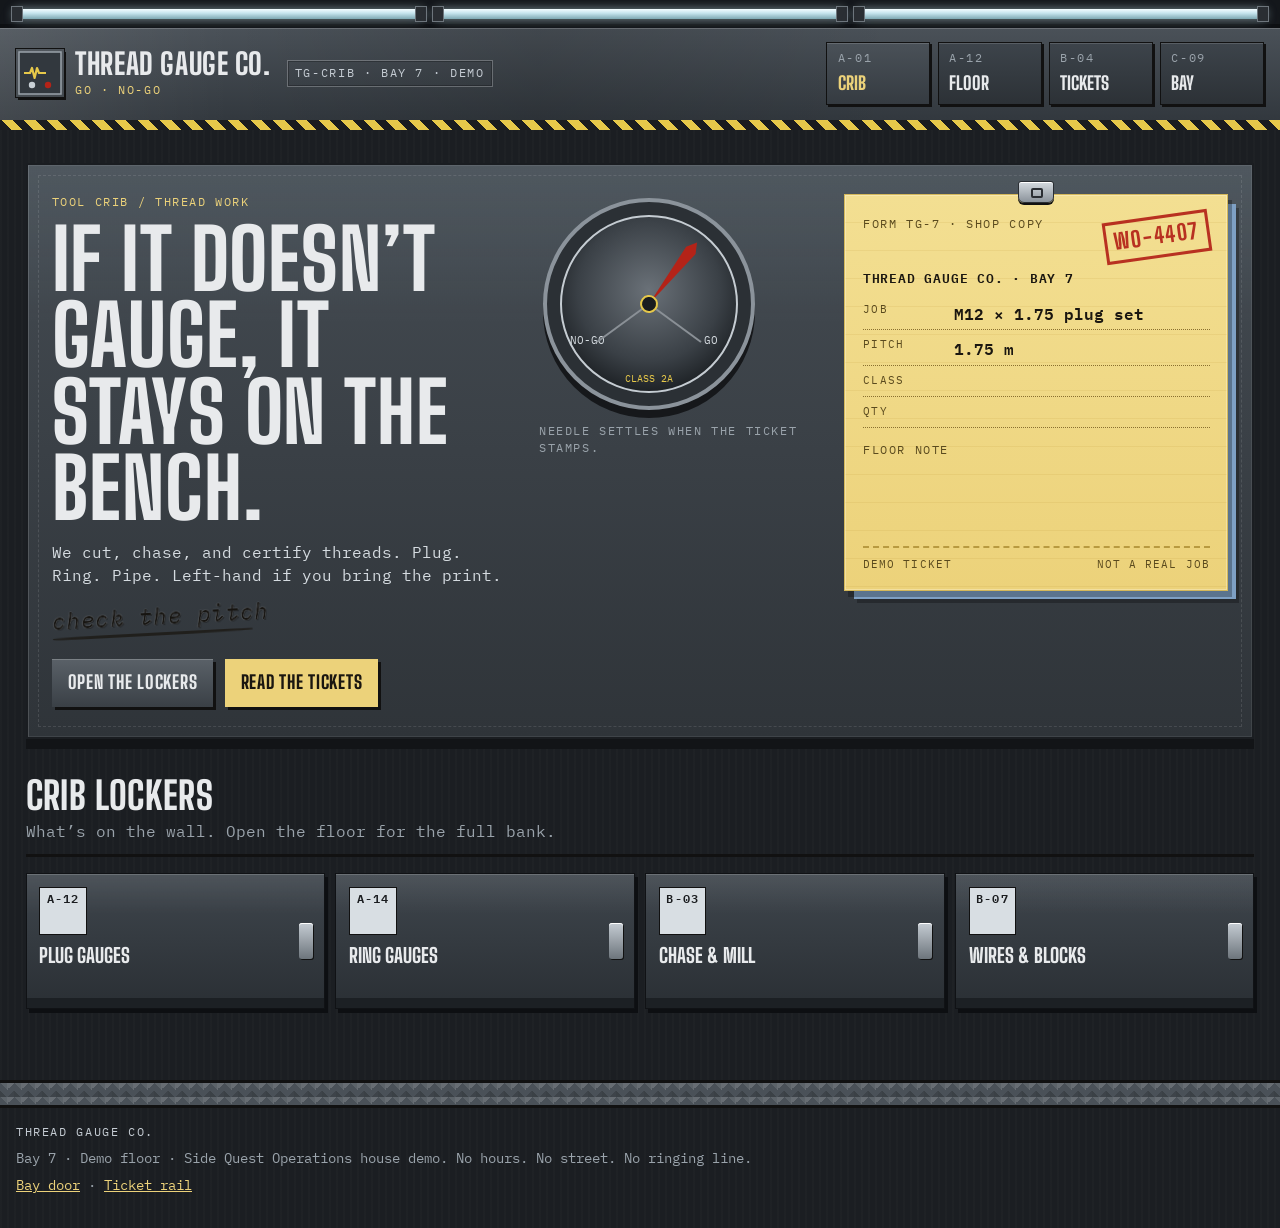
==== index.html @ ef450717 "Build Thread Gauge Co. multi-page shop demo Steel crib, manila work orders, and grease-pencil marks " ====
<!DOCTYPE html>
<html lang="en">
<head>
  <meta charset="utf-8">
  <meta name="viewport" content="width=device-width, initial-scale=1">
  <title>Thread Gauge Co. — tool crib</title>
  <meta name="description" content="Fictional machine-shop crib. We cut, chase, and certify threads. GO or NO-GO. Side Quest Operations house demo.">
  <meta name="theme-color" content="#2a2e33">
  <link rel="icon" href="favicon.svg" type="image/svg+xml">
  <link rel="preconnect" href="https://fonts.googleapis.com">
  <link rel="preconnect" href="https://fonts.gstatic.com" crossorigin>
  <link href="https://fonts.googleapis.com/css2?family=Big+Shoulders+Display:wght@600;800&family=IBM+Plex+Mono:ital,wght@0,400;0,600;1,400&display=swap" rel="stylesheet">
  <link rel="stylesheet" href="styles.css">
</head>
<body class="page-crib">
  <a class="skip" href="#floor">Skip to crib</a>

  <div class="tubes" aria-hidden="true">
    <span class="tube"></span>
    <span class="tube"></span>
    <span class="tube"></span>
  </div>

  <header class="mast">
    <div class="mast-plate">
      <a class="brand" href="index.html">
        <svg class="brand-mark" viewBox="0 0 48 48" aria-hidden="true">
          <rect x="3" y="3" width="42" height="42" fill="#32383e" stroke="#9aa3ab" stroke-width="1.5"/>
          <path d="M8 24h6l2-5 2.6 10 2.4-10 2 5h7" fill="none" stroke="#e6c84a" stroke-width="2.2" stroke-linejoin="round"/>
          <circle cx="16" cy="36" r="3.2" fill="#c9d0d6"/>
          <circle cx="32" cy="36" r="3.2" fill="#b42318"/>
        </svg>
        <span class="brand-type">
          <span class="brand-name">Thread Gauge Co.</span>
          <span class="brand-sub">GO · NO-GO</span>
        </span>
      </a>
      <p class="mast-stamp">TG-CRIB · BAY 7 · DEMO</p>
    </div>
    <button class="nav-toggle" type="button" aria-expanded="false" aria-controls="shop-nav">
      <span class="nav-toggle-bar"></span>
      Menu
    </button>
    <nav class="shop-nav" id="shop-nav" aria-label="Shop">
      <a href="index.html" aria-current="page"><span class="tag-no">A-01</span> Crib</a>
      <a href="floor.html"><span class="tag-no">A-12</span> Floor</a>
      <a href="tickets.html"><span class="tag-no">B-04</span> Tickets</a>
      <a href="bay.html"><span class="tag-no">C-09</span> Bay</a>
    </nav>
  </header>

  <main id="floor" class="crib">
    <section class="steel-wall">
      <div class="wall-copy">
        <p class="wall-kicker">Tool crib / thread work</p>
        <h1>If it doesn’t gauge, it stays on the bench.</h1>
        <p class="wall-lead">We cut, chase, and certify threads. Plug. Ring. Pipe. Left-hand if you bring the print.</p>
        <p class="grease-scrawl" data-grease="underline">check the pitch</p>
        <div class="wall-actions">
          <a class="btn-steel" href="floor.html">Open the lockers</a>
          <a class="btn-ticket" href="tickets.html">Read the tickets</a>
        </div>
      </div>

      <aside class="gauge-block" aria-label="Go / no-go gauge">
        <svg class="gauge-face" viewBox="0 0 220 220" role="img" aria-labelledby="gauge-title">
          <title id="gauge-title">Shop gauge settling on GO</title>
          <defs>
            <radialGradient id="dial" cx="50%" cy="42%" r="58%">
              <stop offset="0%" stop-color="#6a7178"/>
              <stop offset="70%" stop-color="#3a4046"/>
              <stop offset="100%" stop-color="#1e2226"/>
            </radialGradient>
          </defs>
          <circle cx="110" cy="110" r="104" fill="#2b3035" stroke="#8b939b" stroke-width="4"/>
          <circle cx="110" cy="110" r="88" fill="url(#dial)" stroke="#c5ccd2" stroke-width="2"/>
          <g fill="#d5dbe0" font-family="IBM Plex Mono, monospace" font-size="11" text-anchor="middle">
            <text x="48" y="150">NO-GO</text>
            <text x="172" y="150">GO</text>
          </g>
          <path d="M110 110 L58 148" stroke="#8a9096" stroke-width="2"/>
          <path d="M110 110 L162 148" stroke="#8a9096" stroke-width="2"/>
          <g class="needle" data-needle>
            <polygon points="110,110 104,42 110,32 116,42" fill="#b42318"/>
            <circle cx="110" cy="110" r="8" fill="#1a1c1f" stroke="#e6c84a" stroke-width="2"/>
          </g>
          <text x="110" y="188" text-anchor="middle" fill="#e6c84a" font-family="IBM Plex Mono, monospace" font-size="10">CLASS 2A</text>
        </svg>
        <p class="gauge-cap">Needle settles when the ticket stamps.</p>
      </aside>

      <article class="wo" data-ticket aria-label="Work order being filled">
        <div class="wo-carbon" aria-hidden="true"></div>
        <div class="wo-sheet">
          <div class="wo-clip" aria-hidden="true"></div>
          <header class="wo-head">
            <p class="wo-form">FORM TG-7 · SHOP COPY</p>
            <p class="wo-stamp" data-stamp>WO-4407</p>
          </header>
          <p class="wo-shop">THREAD GAUGE CO. · BAY 7</p>
          <dl class="wo-fields">
            <div>
              <dt>JOB</dt>
              <dd data-fill>M12 × 1.75 plug set</dd>
            </div>
            <div>
              <dt>PITCH</dt>
              <dd data-fill>1.75 mm</dd>
            </div>
            <div>
              <dt>CLASS</dt>
              <dd data-fill>6H / GO · NO-GO</dd>
            </div>
            <div>
              <dt>QTY</dt>
              <dd data-fill>1 set · 2 pins</dd>
            </div>
          </dl>
          <p class="wo-note">
            <span class="wo-note-label">FLOOR NOTE</span>
            <span data-fill>Pins clean. Stamp the box. Hang on A-12.</span>
          </p>
          <div class="wo-marks" aria-hidden="true">
            <svg class="grease-svg" viewBox="0 0 220 70" data-grease-draw>
              <path class="grease-line" d="M12 48 C 40 44, 80 52, 118 46 S 180 40, 208 44"/>
              <path class="grease-check" d="M28 22 L 42 38 L 78 8"/>
              <text class="grease-word" x="92" y="32">GO</text>
            </svg>
          </div>
          <footer class="wo-foot">
            <span>DEMO TICKET</span>
            <span>NOT A REAL JOB</span>
          </footer>
        </div>
      </article>
    </section>

    <section class="locker-preview" aria-labelledby="lockers-title">
      <div class="section-rule">
        <h2 id="lockers-title">Crib lockers</h2>
        <p>What’s on the wall. Open the floor for the full bank.</p>
      </div>
      <ul class="locker-row">
        <li>
          <a class="locker-door" href="floor.html#plug">
            <span class="locker-plate">A-12</span>
            <span class="locker-name">Plug gauges</span>
            <span class="locker-handle" aria-hidden="true"></span>
          </a>
        </li>
        <li>
          <a class="locker-door" href="floor.html#ring">
            <span class="locker-plate">A-14</span>
            <span class="locker-name">Ring gauges</span>
            <span class="locker-handle" aria-hidden="true"></span>
          </a>
        </li>
        <li>
          <a class="locker-door" href="floor.html#chase">
            <span class="locker-plate">B-03</span>
            <span class="locker-name">Chase &amp; mill</span>
            <span class="locker-handle" aria-hidden="true"></span>
          </a>
        </li>
        <li>
          <a class="locker-door" href="floor.html#wire">
            <span class="locker-plate">B-07</span>
            <span class="locker-name">Wires &amp; blocks</span>
            <span class="locker-handle" aria-hidden="true"></span>
          </a>
        </li>
      </ul>
    </section>
  </main>

  <footer class="shop-foot">
    <div class="kickplate" aria-hidden="true"></div>
    <p class="foot-stamp">THREAD GAUGE CO.</p>
    <p>Bay 7 · Demo floor · Side Quest Operations house demo. No hours. No street. No ringing line.</p>
    <p><a href="bay.html">Bay door</a> · <a href="tickets.html">Ticket rail</a></p>
  </footer>
  <script src="site.js" defer></script>
</body>
</html>
---- styles.css ----
/* Thread Gauge Co. — steel crib, manila tickets, grease pencil. */

:root {
  --floor: #1b1e22;
  --panel: #2c3136;
  --panel-2: #3a4046;
  --zinc: #c5ccd3;
  --steel: #8b939b;
  --brushed: #5c636b;
  --fluor: #c8e6ef;
  --fluor-dim: #7ea8b3;
  --ticket: #ecd27a;
  --ticket-edge: #d4b85a;
  --carbon: #7ea0c4;
  --grease: #1a1610;
  --grease-soft: rgba(26, 22, 16, 0.78);
  --shop-red: #b42318;
  --ink: #e8eaec;
  --mute: #9aa3ab;
  --display: "Big Shoulders Display", "Arial Narrow", Impact, sans-serif;
  --ticket-type: "IBM Plex Mono", "SFMono-Regular", Consolas, monospace;
}

*,
*::before,
*::after {
  box-sizing: border-box;
}

html {
  scroll-behavior: smooth;
}

body {
  margin: 0;
  min-width: 320px;
  min-height: 100dvh;
  color: var(--ink);
  background:
    radial-gradient(ellipse 80% 40% at 50% -10%, rgba(200, 230, 239, 0.16), transparent 50%),
    repeating-linear-gradient(
      90deg,
      rgba(255, 255, 255, 0.015) 0 2px,
      transparent 2px 7px
    ),
    var(--floor);
  font-family: var(--ticket-type);
  font-size: 1rem;
  line-height: 1.45;
}

img,
svg {
  display: block;
  max-width: 100%;
}

h1,
h2,
p,
dl,
ul,
ol,
figure {
  margin: 0;
}

h1,
h2 {
  font-family: var(--display);
  font-weight: 800;
  letter-spacing: 0.01em;
  text-transform: uppercase;
  line-height: 0.92;
}

h1 {
  font-size: clamp(2.4rem, 8vw, 5.2rem);
}

h2 {
  font-size: clamp(1.6rem, 4vw, 2.4rem);
}

a {
  color: var(--ticket);
}

a:hover {
  color: #fff3b0;
}

:focus-visible {
  outline: 3px solid var(--ticket);
  outline-offset: 3px;
}

.skip {
  position: absolute;
  left: 1rem;
  top: -5rem;
  z-index: 40;
  background: var(--ticket);
  color: var(--grease);
  padding: 0.55rem 0.8rem;
  font-weight: 600;
  text-decoration: none;
}

.skip:focus {
  top: 0.75rem;
}

/* Fluorescent bank */
.tubes {
  display: grid;
  grid-template-columns: 1fr 1fr 1fr;
  gap: 0.55rem;
  padding: 0.55rem 0.8rem 0.35rem;
  background: #14171b;
  border-bottom: 4px solid #0d0f12;
}

.tube {
  height: 10px;
  border-radius: 999px;
  background:
    linear-gradient(180deg, #f4fcff, var(--fluor) 40%, var(--fluor-dim));
  box-shadow:
    0 0 10px rgba(200, 230, 239, 0.55),
    0 8px 22px rgba(200, 230, 239, 0.12);
  position: relative;
}

.tube::before,
.tube::after {
  content: "";
  position: absolute;
  top: -3px;
  width: 12px;
  height: 16px;
  background: #2a2e33;
  border: 1px solid #6d757c;
}

.tube::before { left: -2px; }
.tube::after { right: -2px; }

/* Header / stamped plate */
.mast {
  display: flex;
  flex-wrap: wrap;
  align-items: center;
  justify-content: space-between;
  gap: 0.75rem 1.25rem;
  padding: 0.85rem 1rem 0.95rem;
  background:
    linear-gradient(90deg, rgba(255, 255, 255, 0.08), transparent 18%, rgba(0, 0, 0, 0.12) 42%, transparent 70%),
    linear-gradient(#4a5158, #32383e);
  border-bottom: 1px solid #1a1d21;
  box-shadow: inset 0 1px 0 rgba(255, 255, 255, 0.18);
  position: relative;
}

.mast::after {
  content: "";
  position: absolute;
  left: 0;
  right: 0;
  bottom: -10px;
  height: 10px;
  background:
    repeating-linear-gradient(
      45deg,
      #1a1c1f 0 8px,
      #e6c84a 8px 16px
    );
}

.mast-plate {
  display: flex;
  align-items: center;
  gap: 1rem;
  min-width: min(100%, 22rem);
}

.brand {
  display: flex;
  align-items: center;
  gap: 0.7rem;
  text-decoration: none;
  color: var(--ink);
}

.brand:hover {
  color: #fff;
}

.brand-mark {
  width: 48px;
  height: 48px;
  flex: 0 0 auto;
  box-shadow: 0 0 0 1px #111, 2px 3px 0 #111;
}

.brand-type {
  display: flex;
  flex-direction: column;
}

.brand-name {
  font-family: var(--display);
  font-weight: 800;
  font-size: clamp(1.35rem, 4vw, 1.85rem);
  text-transform: uppercase;
  letter-spacing: 0.02em;
  line-height: 1;
}

.brand-sub,
.mast-stamp,
.wall-kicker,
.wo-form,
.tag-no,
.bin-stamp,
.foot-stamp,
.wo-note-label,
.gauge-cap,
.form-ack {
  font-size: 0.72rem;
  letter-spacing: 0.14em;
  text-transform: uppercase;
}

.brand-sub {
  color: var(--ticket);
  margin-top: 0.2rem;
}

.mast-stamp {
  margin: 0;
  color: var(--zinc);
  border: 1px solid rgba(232, 234, 236, 0.28);
  padding: 0.28rem 0.45rem;
  box-shadow: inset 0 0 0 1px rgba(0, 0, 0, 0.25);
}

.nav-toggle {
  display: inline-flex;
  align-items: center;
  gap: 0.45rem;
  background: #2a2f34;
  color: var(--ink);
  border: 1px solid #7a828a;
  min-height: 44px;
  padding: 0 0.8rem;
  font: inherit;
  font-size: 0.78rem;
  letter-spacing: 0.12em;
  text-transform: uppercase;
}

.nav-toggle-bar {
  width: 14px;
  height: 2px;
  background: var(--ticket);
  box-shadow: 0 -5px 0 var(--ticket), 0 5px 0 var(--ticket);
}

.shop-nav {
  display: none;
  width: 100%;
  gap: 0.45rem;
}

.shop-nav.is-open,
.nav-toggle[aria-expanded="true"] + .shop-nav {
  display: grid;
  grid-template-columns: 1fr 1fr;
}

.shop-nav a {
  display: flex;
  flex-direction: column;
  gap: 0.2rem;
  min-height: 52px;
  padding: 0.45rem 0.65rem;
  background:
    linear-gradient(#3d444b, #2c3136);
  color: var(--ink);
  text-decoration: none;
  border: 1px solid #111;
  box-shadow:
    inset 0 1px 0 rgba(255, 255, 255, 0.14),
    2px 2px 0 #111;
  font-family: var(--display);
  font-weight: 800;
  font-size: 1.15rem;
  text-transform: uppercase;
}

.shop-nav a:hover,
.shop-nav a[aria-current="page"] {
  background: linear-gradient(#4a5158, #353b41);
  color: var(--ticket);
}

.tag-no {
  color: var(--mute);
  font-family: var(--ticket-type);
  font-weight: 400;
}

/* Crib wall */
.crib,
.floor-main,
.tickets-main,
.bay-main {
  padding: 2.2rem 1rem 3rem;
}

.steel-wall {
  display: grid;
  gap: 1.5rem;
  padding: 1.4rem 1rem 1.6rem;
  background:
    linear-gradient(180deg, rgba(200, 230, 239, 0.08), transparent 28%),
    linear-gradient(90deg, rgba(255, 255, 255, 0.07) 0 1px, transparent 1px 12px),
    linear-gradient(#454c53, #2f3439);
  border: 2px solid #1a1d21;
  box-shadow:
    inset 0 0 0 1px rgba(255, 255, 255, 0.08),
    0 10px 0 #121417;
  position: relative;
}

.steel-wall::before {
  content: "";
  position: absolute;
  inset: 10px;
  border: 1px dashed rgba(232, 234, 236, 0.12);
  pointer-events: none;
}

.wall-copy {
  position: relative;
  z-index: 1;
}

.wall-kicker {
  color: var(--ticket);
  margin-bottom: 0.65rem;
}

.wall-lead {
  margin: 0.9rem 0 0;
  max-width: 38rem;
  color: #d5dbe0;
}

.grease-scrawl {
  margin: 1.1rem 0 1.25rem;
  font-size: 1.45rem;
  color: #14110d;
  opacity: 0.92;
  transform: rotate(-3deg);
  transform-origin: left center;
  width: max-content;
  max-width: 100%;
  filter: blur(0.2px);
  text-shadow:
    0 0 1px rgba(232, 234, 236, 0.72),
    1px 1px 0 rgba(0, 0, 0, 0.45);
  position: relative;
  font-style: italic;
  font-weight: 400;
  letter-spacing: 0.02em;
}

.grease-scrawl::after {
  content: "";
  position: absolute;
  left: 0;
  right: 8%;
  bottom: -2px;
  height: 3px;
  background: var(--grease-soft);
  border-radius: 40% 20% 50% 30%;
  transform: scaleX(0);
  transform-origin: left;
}

.js .grease-scrawl::after {
  transition: transform 0.9s ease;
}

.js .grease-scrawl.is-drawn::after {
  transform: scaleX(1);
}

.wall-actions {
  display: flex;
  flex-wrap: wrap;
  gap: 0.7rem;
}

.btn-steel,
.btn-ticket {
  display: inline-flex;
  align-items: center;
  justify-content: center;
  min-height: 48px;
  padding: 0.55rem 1rem;
  text-decoration: none;
  font-family: var(--display);
  font-weight: 800;
  font-size: 1.15rem;
  letter-spacing: 0.04em;
  text-transform: uppercase;
  border: 0;
  cursor: pointer;
}

.btn-steel {
  background: linear-gradient(#5a6168, #3a4046);
  color: var(--ink);
  box-shadow: inset 0 1px 0 rgba(255, 255, 255, 0.2), 3px 3px 0 #111;
}

.btn-steel:hover {
  color: #fff;
}

.btn-ticket {
  background: var(--ticket);
  color: var(--grease);
  box-shadow: 3px 3px 0 #111;
}

.btn-ticket:hover {
  color: var(--grease);
  background: #f3de8e;
}

.gauge-block {
  position: relative;
  z-index: 1;
  justify-self: start;
}

.gauge-face {
  width: min(100%, 220px);
  filter: drop-shadow(0 8px 0 #16181b);
}

.needle {
  transform-origin: 110px 110px;
  transform: rotate(-52deg);
}

.js .needle.is-settled {
  transform: rotate(38deg);
  transition: transform 1.15s cubic-bezier(0.2, 0.8, 0.2, 1.15);
}

.gauge-cap {
  margin-top: 0.6rem;
  color: var(--mute);
}

/* Work order ticket */
.wo {
  position: relative;
  z-index: 1;
  max-width: 26rem;
}

.wo-carbon {
  position: absolute;
  inset: 10px -8px -8px 10px;
  background: var(--carbon);
  box-shadow: 3px 4px 0 rgba(0, 0, 0, 0.28);
}

.wo-sheet {
  position: relative;
  background:
    repeating-linear-gradient(
      transparent 0 27px,
      rgba(180, 140, 40, 0.12) 27px 28px
    ),
    linear-gradient(#f3df92, var(--ticket));
  color: var(--grease);
  padding: 1.35rem 1.1rem 1.1rem;
  border: 1px solid var(--ticket-edge);
  box-shadow:
    inset 0 0 0 1px rgba(255, 255, 255, 0.28),
    4px 6px 0 rgba(0, 0, 0, 0.28);
}

.wo-clip {
  position: absolute;
  top: -14px;
  left: 50%;
  width: 36px;
  height: 22px;
  margin-left: -18px;
  background: linear-gradient(#d5dbe0, #8b939b);
  border: 1px solid #2a2e33;
  border-radius: 3px 3px 6px 6px;
  box-shadow: inset 0 1px 0 #fff, 0 2px 0 #111;
}

.wo-clip::after {
  content: "";
  position: absolute;
  left: 12px;
  top: 6px;
  width: 12px;
  height: 10px;
  border: 2px solid #2a2e33;
  border-radius: 2px;
}

.wo-head {
  display: flex;
  justify-content: space-between;
  align-items: flex-start;
  gap: 0.75rem;
}

.wo-form {
  margin: 0;
  color: #5a4a1e;
}

.wo-stamp {
  margin: 0;
  font-family: var(--display);
  font-weight: 800;
  font-size: 1.35rem;
  letter-spacing: 0.08em;
  color: var(--shop-red);
  border: 3px solid var(--shop-red);
  padding: 0.15rem 0.4rem;
  transform: rotate(-8deg);
  opacity: 0.92;
}

.wo-stamp-hold { color: #6a3d10; border-color: #6a3d10; }
.wo-stamp-rework { color: var(--shop-red); }
.wo-stamp-bay { color: #1d3a55; border-color: #1d3a55; }

.js .wo[data-ticket] .wo-stamp {
  opacity: 0;
  transform: rotate(-8deg) scale(1.45);
}

.js .wo.is-stamped .wo-stamp {
  opacity: 0.92;
  transform: rotate(-8deg) scale(1);
  transition: transform 0.18s cubic-bezier(0.2, 1.4, 0.3, 1), opacity 0.12s linear;
}

.wo-shop {
  margin: 0.7rem 0 0.85rem;
  font-weight: 600;
  font-size: 0.82rem;
  letter-spacing: 0.06em;
}

.wo-fields {
  display: grid;
  gap: 0.45rem;
}

.wo-fields > div {
  display: grid;
  grid-template-columns: 5.2rem 1fr;
  gap: 0.5rem;
  border-bottom: 1px dotted #8a7030;
  padding-bottom: 0.25rem;
}

.wo-fields dt {
  font-size: 0.68rem;
  letter-spacing: 0.12em;
  color: #5a4a1e;
}

.wo-fields dd {
  margin: 0;
  font-weight: 600;
  min-height: 1.2em;
}

.wo-note {
  margin: 0.85rem 0 0.4rem;
}

.wo-note-label {
  display: block;
  color: #5a4a1e;
  margin-bottom: 0.2rem;
}

.wo-foot {
  display: flex;
  justify-content: space-between;
  gap: 0.75rem;
  margin-top: 0.7rem;
  padding-top: 0.55rem;
  border-top: 2px dashed #b89a40;
  font-size: 0.68rem;
  letter-spacing: 0.1em;
  color: #5a4a1e;
}

.js .wo[data-ticket] [data-fill] {
  color: transparent;
}

.js .wo.is-filling [data-fill],
.js .wo.is-stamped [data-fill] {
  color: inherit;
}

.wo-marks {
  min-height: 3.2rem;
}

.grease-svg {
  width: 100%;
  height: 70px;
  overflow: visible;
}

.grease-svg-sm {
  height: 56px;
}

.grease-line,
.grease-check {
  fill: none;
  stroke: var(--grease);
  stroke-width: 3.2;
  stroke-linecap: round;
  stroke-linejoin: round;
  opacity: 0.82;
}

.grease-word {
  fill: var(--grease);
  font-family: var(--ticket-type);
  font-size: 22px;
  font-style: italic;
  font-weight: 600;
  opacity: 0.8;
}

.grease-word-hold {
  font-size: 18px;
}

.js .grease-line,
.js .grease-check {
  stroke-dasharray: 240;
  stroke-dashoffset: 240;
}

.js .wo.is-drawn .grease-line,
.js .wo.is-drawn .grease-check {
  stroke-dashoffset: 0;
  transition: stroke-dashoffset 0.9s ease;
}

.js .grease-word {
  opacity: 0;
}

.js .wo.is-drawn .grease-word {
  opacity: 0.8;
  transition: opacity 0.3s ease 0.5s;
}

/* Locker preview / cabinet */
.locker-preview,
.cabinet {
  margin-top: 2.4rem;
}

.section-rule {
  display: grid;
  gap: 0.45rem;
  margin-bottom: 1rem;
  padding-bottom: 0.7rem;
  border-bottom: 3px solid #111;
  box-shadow: 0 6px 0 repeating-linear-gradient(45deg, #1a1c1f 0 8px, #e6c84a 8px 16px);
}

.section-rule p {
  color: var(--mute);
}

.locker-row {
  list-style: none;
  padding: 0;
  display: grid;
  grid-template-columns: 1fr 1fr;
  gap: 0.65rem;
}

.locker-door,
.locker-face {
  display: grid;
  gap: 0.35rem;
  min-height: 8.5rem;
  padding: 0.8rem;
  background:
    linear-gradient(180deg, rgba(255, 255, 255, 0.08), transparent 30%),
    linear-gradient(#3f464d, #2a2f34);
  color: var(--ink);
  text-decoration: none;
  border: 1px solid #101215;
  box-shadow:
    inset 0 1px 0 rgba(255, 255, 255, 0.16),
    inset 0 -10px 0 #1c2024,
    3px 4px 0 #0d0f12;
  position: relative;
  text-align: left;
  font: inherit;
  width: 100%;
  cursor: pointer;
}

.locker-door:hover,
.locker-face:hover,
.locker-face[aria-expanded="true"] {
  color: var(--ticket);
}

.locker-plate {
  display: inline-block;
  width: max-content;
  background: #d8dee3;
  color: #1a1c1f;
  border: 1px solid #111;
  padding: 0.12rem 0.4rem;
  font-size: 0.72rem;
  letter-spacing: 0.1em;
  font-weight: 600;
}

.locker-name {
  font-family: var(--display);
  font-weight: 800;
  font-size: 1.25rem;
  text-transform: uppercase;
}

.locker-handle {
  position: absolute;
  right: 0.7rem;
  top: 50%;
  width: 14px;
  height: 36px;
  margin-top: -18px;
  border-radius: 3px;
  background: linear-gradient(#c5ccd3, #6d757c);
  box-shadow: inset 0 1px 0 #fff, 1px 1px 0 #111;
}

.cabinet {
  display: grid;
  gap: 0.75rem;
}

.locker-unit {
  background: #21262b;
  border: 2px solid #111;
  box-shadow: inset 0 0 0 1px rgba(255, 255, 255, 0.06);
}

.locker-bin {
  padding: 0.9rem 1rem 1.1rem;
  background:
    repeating-linear-gradient(
      90deg,
      #2a2f34 0 12px,
      #32383e 12px 24px
    );
  border-top: 1px solid #111;
}

.locker-bin[hidden] {
  display: none;
}

.bin-stamp {
  color: var(--ticket);
  margin-bottom: 0.45rem;
}

.locker-bin ul {
  padding-left: 1.1rem;
  color: #d5dbe0;
}

.locker-bin li + li {
  margin-top: 0.3rem;
}

.bin-grease {
  margin-top: 0.8rem;
  color: var(--ticket);
  font-style: italic;
  transform: rotate(-2deg);
}

.floor-head {
  max-width: 40rem;
  margin-bottom: 1.6rem;
}

/* Ticket rail */
.rail {
  height: 10px;
  background: linear-gradient(#8b939b, #3a4046);
  border: 1px solid #111;
  box-shadow: 0 4px 0 #111;
  margin: 0 0.4rem -0.4rem;
}

.ticket-rail {
  list-style: none;
  padding: 1.4rem 0 0;
  display: grid;
  gap: 1.4rem;
}

.wo-hang {
  max-width: none;
}

.wo-tilt { transform: rotate(1.6deg); }
.wo-tilt-rev { transform: rotate(-1.4deg); }

/* Bay */
.bay-door {
  display: grid;
  gap: 1.5rem;
  padding: 1.4rem 1rem 1.6rem;
  background:
    linear-gradient(90deg, #1a1d21 0 14px, transparent 14px),
    linear-gradient(90deg, transparent calc(100% - 14px), #1a1d21 calc(100% - 14px)),
    linear-gradient(#3f464d, #2a2f34);
  border: 8px solid #111;
  box-shadow: inset 0 0 0 2px #5a6168;
}

.bay-nap {
  margin-top: 1.2rem;
  display: grid;
  gap: 0.9rem;
}

.bay-nap dt {
  font-size: 0.72rem;
  letter-spacing: 0.14em;
  color: var(--ticket);
}

.bay-nap dd {
  margin: 0.25rem 0 0;
}

.bay-nap em {
  color: var(--mute);
  font-style: normal;
  font-size: 0.85rem;
}

.wo-form-card {
  max-width: 28rem;
}

.wo-form-card label {
  display: grid;
  gap: 0.25rem;
  margin: 0.65rem 0;
  font-size: 0.72rem;
  letter-spacing: 0.12em;
}

.wo-form-card input,
.wo-form-card textarea {
  width: 100%;
  border: 0;
  border-bottom: 1px dotted #8a7030;
  background: transparent;
  color: var(--grease);
  font: inherit;
  padding: 0.35rem 0;
}

.wo-form-card input:focus,
.wo-form-card textarea:focus {
  outline: 2px solid #5a4a1e;
  outline-offset: 2px;
}

.form-ack {
  margin: 0.7rem 0 0;
  color: var(--shop-red);
}

.wo-form-card.is-stamped .form-ack {
  display: block;
}

/* Footer */
.shop-foot {
  margin-top: 1rem;
  padding: 0 1rem 2rem;
  color: var(--mute);
  font-size: 0.88rem;
}

.kickplate {
  height: 28px;
  margin: 0 -1rem 1rem;
  background-color: #4a5158;
  background-image:
    linear-gradient(135deg, rgba(255, 255, 255, 0.16) 25%, transparent 25%),
    linear-gradient(225deg, rgba(255, 255, 255, 0.1) 25%, transparent 25%),
    linear-gradient(45deg, rgba(0, 0, 0, 0.2) 25%, transparent 25%),
    linear-gradient(315deg, rgba(0, 0, 0, 0.16) 25%, transparent 25%);
  background-size: 14px 14px;
  background-position: 7px 0, 7px 0, 0 0, 0 0;
  border-top: 3px solid #111;
  border-bottom: 3px solid #111;
}

.foot-stamp {
  color: var(--zinc);
  margin-bottom: 0.35rem;
}

.shop-foot p + p {
  margin-top: 0.45rem;
}

@media (min-width: 760px) {
  .nav-toggle { display: none; }

  .shop-nav,
  .shop-nav.is-open,
  .nav-toggle[aria-expanded="true"] + .shop-nav {
    display: flex;
    width: auto;
  }

  .shop-nav a {
    min-width: 6.5rem;
  }

  .crib,
  .floor-main,
  .tickets-main,
  .bay-main {
    padding: 2.6rem 1.6rem 3.4rem;
  }

  .steel-wall {
    grid-template-columns: 1.15fr 0.7fr 0.95fr;
    align-items: start;
    padding: 1.8rem 1.5rem 1.9rem;
    gap: 1.4rem;
  }

  .locker-row {
    grid-template-columns: repeat(4, 1fr);
  }

  .cabinet {
    grid-template-columns: 1fr 1fr;
  }

  .ticket-rail {
    grid-template-columns: 1fr 1fr;
  }

  .bay-door {
    grid-template-columns: 1fr 1fr;
    padding: 2rem 1.6rem;
    align-items: start;
  }
}

@media (min-width: 1100px) {
  .ticket-rail {
    grid-template-columns: 1fr 1fr 1fr;
  }
}

@media (prefers-reduced-motion: reduce) {
  html { scroll-behavior: auto; }

  *,
  *::before,
  *::after {
    animation: none !important;
    transition: none !important;
  }

  .needle,
  .js .needle.is-settled {
    transform: rotate(38deg);
  }

  .js .wo[data-ticket] .wo-stamp,
  .js .wo.is-stamped .wo-stamp {
    opacity: 0.92;
    transform: rotate(-8deg) scale(1);
  }

  .js .wo[data-ticket] [data-fill] {
    color: inherit;
  }

  .js .grease-line,
  .js .grease-check,
  .js .wo.is-drawn .grease-line,
  .js .wo.is-drawn .grease-check {
    stroke-dashoffset: 0;
  }

  .js .grease-word,
  .js .wo.is-drawn .grease-word {
    opacity: 0.8;
  }

  .grease-scrawl::after,
  .js .grease-scrawl.is-drawn::after {
    transform: scaleX(1);
  }
}
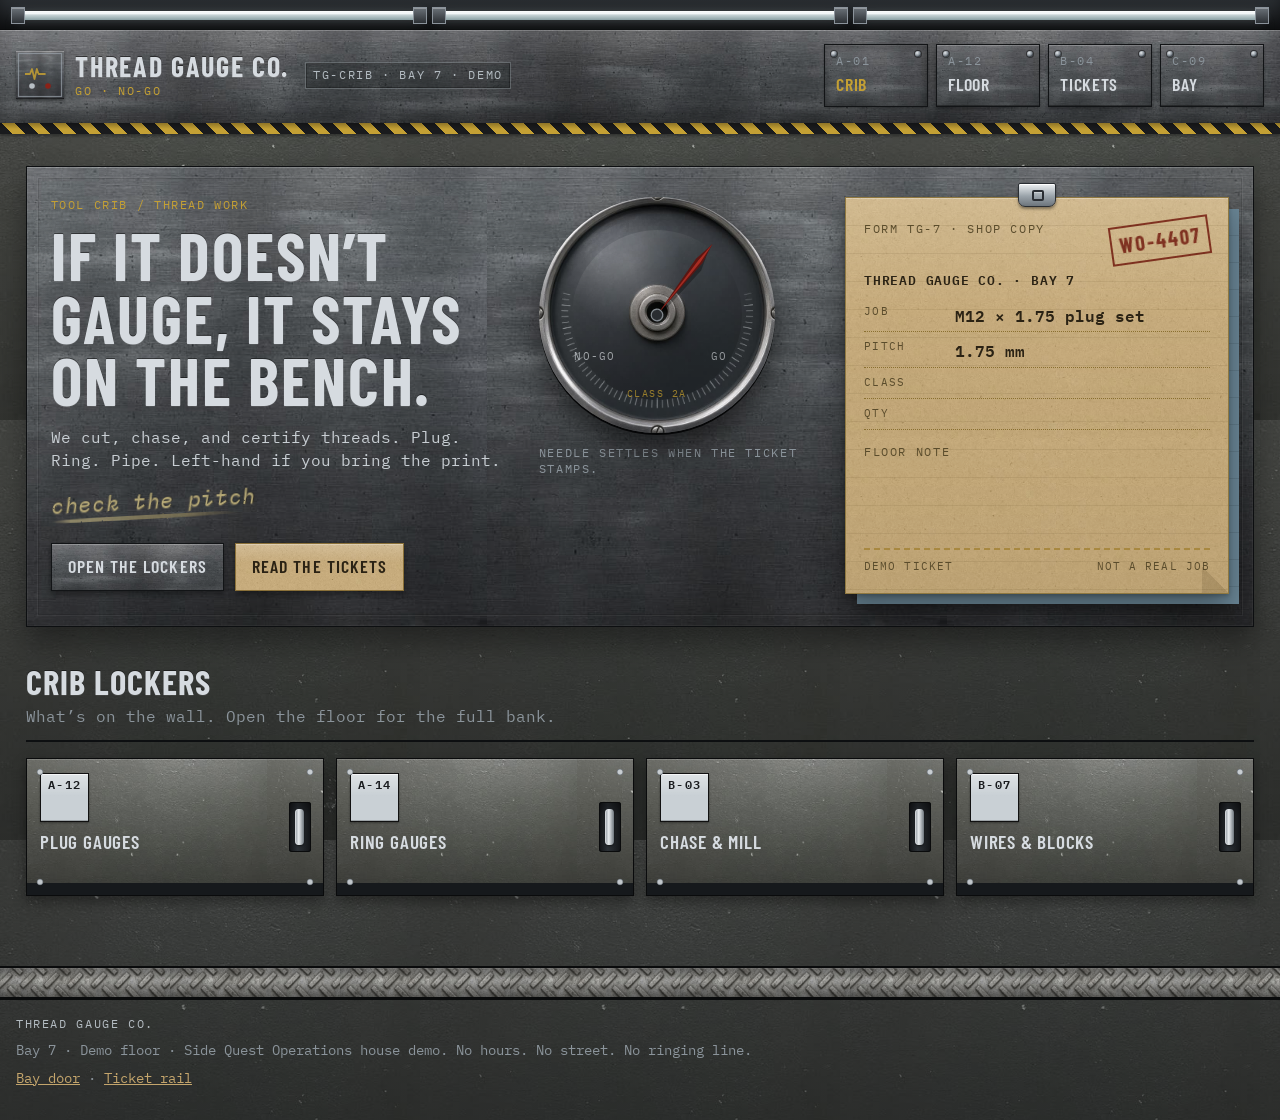
==== commit 3a1efd3f: "Give Thread Gauge Co. a photographic shop finish Keep the existing motion system; replace flat vecto" ====
--- a/index.html
+++ b/index.html
@@ -5,14 +5,27 @@
   <meta name="viewport" content="width=device-width, initial-scale=1">
   <title>Thread Gauge Co. — tool crib</title>
   <meta name="description" content="Fictional machine-shop crib. We cut, chase, and certify threads. GO or NO-GO. Side Quest Operations house demo.">
-  <meta name="theme-color" content="#2a2e33">
+  <meta name="theme-color" content="#2c3134">
   <link rel="icon" href="favicon.svg" type="image/svg+xml">
   <link rel="preconnect" href="https://fonts.googleapis.com">
   <link rel="preconnect" href="https://fonts.gstatic.com" crossorigin>
-  <link href="https://fonts.googleapis.com/css2?family=Big+Shoulders+Display:wght@600;800&family=IBM+Plex+Mono:ital,wght@0,400;0,600;1,400&display=swap" rel="stylesheet">
+  <link href="https://fonts.googleapis.com/css2?family=Barlow+Condensed:wght@500;600;700&family=IBM+Plex+Mono:ital,wght@0,400;0,600;1,400;1,600&display=swap" rel="stylesheet">
   <link rel="stylesheet" href="styles.css">
 </head>
 <body class="page-crib">
+  <svg class="shop-defs" aria-hidden="true" focusable="false">
+    <defs>
+      <filter id="grease-smear" x="-25%" y="-25%" width="150%" height="150%">
+        <feTurbulence type="fractalNoise" baseFrequency="0.78" numOctaves="3" seed="4" result="n"/>
+        <feDisplacementMap in="SourceGraphic" in2="n" scale="1.65" xChannelSelector="R" yChannelSelector="G" result="d"/>
+        <feGaussianBlur in="d" stdDeviation="0.32"/>
+      </filter>
+      <filter id="stamp-ink" x="-18%" y="-18%" width="136%" height="136%">
+        <feTurbulence type="fractalNoise" baseFrequency="1.05" numOctaves="2" seed="9" result="n"/>
+        <feDisplacementMap in="SourceGraphic" in2="n" scale="1.05"/>
+      </filter>
+    </defs>
+  </svg>
   <a class="skip" href="#floor">Skip to crib</a>
 
   <div class="tubes" aria-hidden="true">
@@ -25,10 +38,10 @@
     <div class="mast-plate">
       <a class="brand" href="index.html">
         <svg class="brand-mark" viewBox="0 0 48 48" aria-hidden="true">
-          <rect x="3" y="3" width="42" height="42" fill="#32383e" stroke="#9aa3ab" stroke-width="1.5"/>
-          <path d="M8 24h6l2-5 2.6 10 2.4-10 2 5h7" fill="none" stroke="#e6c84a" stroke-width="2.2" stroke-linejoin="round"/>
-          <circle cx="16" cy="36" r="3.2" fill="#c9d0d6"/>
-          <circle cx="32" cy="36" r="3.2" fill="#b42318"/>
+          <rect x="2.5" y="2.5" width="43" height="43" fill="none" stroke="#9aa3ab" stroke-width="1.2" opacity="0.7"/>
+          <path d="M9 23h5l2-5 2.5 10 2.3-10 1.8 5h7" fill="none" stroke="#c4a034" stroke-width="1.8" stroke-linejoin="round" opacity="0.85"/>
+          <circle cx="16" cy="35" r="2.8" fill="#b7bec4"/>
+          <circle cx="32" cy="35" r="2.8" fill="#8c2218"/>
         </svg>
         <span class="brand-type">
           <span class="brand-name">Thread Gauge Co.</span>
@@ -63,29 +76,22 @@
       </div>
 
       <aside class="gauge-block" aria-label="Go / no-go gauge">
-        <svg class="gauge-face" viewBox="0 0 220 220" role="img" aria-labelledby="gauge-title">
-          <title id="gauge-title">Shop gauge settling on GO</title>
-          <defs>
-            <radialGradient id="dial" cx="50%" cy="42%" r="58%">
-              <stop offset="0%" stop-color="#6a7178"/>
-              <stop offset="70%" stop-color="#3a4046"/>
-              <stop offset="100%" stop-color="#1e2226"/>
-            </radialGradient>
-          </defs>
-          <circle cx="110" cy="110" r="104" fill="#2b3035" stroke="#8b939b" stroke-width="4"/>
-          <circle cx="110" cy="110" r="88" fill="url(#dial)" stroke="#c5ccd2" stroke-width="2"/>
-          <g fill="#d5dbe0" font-family="IBM Plex Mono, monospace" font-size="11" text-anchor="middle">
-            <text x="48" y="150">NO-GO</text>
-            <text x="172" y="150">GO</text>
-          </g>
-          <path d="M110 110 L58 148" stroke="#8a9096" stroke-width="2"/>
-          <path d="M110 110 L162 148" stroke="#8a9096" stroke-width="2"/>
-          <g class="needle" data-needle>
-            <polygon points="110,110 104,42 110,32 116,42" fill="#b42318"/>
-            <circle cx="110" cy="110" r="8" fill="#1a1c1f" stroke="#e6c84a" stroke-width="2"/>
-          </g>
-          <text x="110" y="188" text-anchor="middle" fill="#e6c84a" font-family="IBM Plex Mono, monospace" font-size="10">CLASS 2A</text>
-        </svg>
+        <div class="gauge-housing">
+          <svg class="gauge-face" viewBox="0 0 220 220" role="img" aria-labelledby="gauge-title">
+            <title id="gauge-title">Shop gauge settling on GO</title>
+            <g fill="#c8cdd1" font-family="IBM Plex Mono, monospace" font-size="10" letter-spacing="1.1" text-anchor="middle" opacity="0.82">
+              <text x="52" y="152">NO-GO</text>
+              <text x="168" y="152">GO</text>
+            </g>
+            <text x="110" y="186" text-anchor="middle" fill="#c4a034" font-family="IBM Plex Mono, monospace" font-size="9" letter-spacing="1.4" opacity="0.88">CLASS 2A</text>
+            <g class="needle" data-needle>
+              <polygon points="112,113 107,52 111,34 117,52" fill="rgba(0,0,0,0.32)"/>
+              <polygon points="110,110 106.4,46 110,26 113.6,46" fill="#5c1612"/>
+              <polygon points="110,110 109,46 110,26 111.6,46" fill="#a82c22"/>
+              <circle cx="110" cy="110" r="5.4" fill="#2c3034" stroke="#8b9298" stroke-width="1.2"/>
+            </g>
+          </svg>
+        </div>
         <p class="gauge-cap">Needle settles when the ticket stamps.</p>
       </aside>
 
@@ -122,9 +128,9 @@
           </p>
           <div class="wo-marks" aria-hidden="true">
             <svg class="grease-svg" viewBox="0 0 220 70" data-grease-draw>
-              <path class="grease-line" d="M12 48 C 40 44, 80 52, 118 46 S 180 40, 208 44"/>
-              <path class="grease-check" d="M28 22 L 42 38 L 78 8"/>
-              <text class="grease-word" x="92" y="32">GO</text>
+              <path class="grease-line" d="M11 49 C 38 43, 79 54, 116 45 S 178 41, 209 46"/>
+              <path class="grease-check" d="M27 24 L 41 39 L 79 9"/>
+              <text class="grease-word" x="92" y="33">GO</text>
             </svg>
           </div>
           <footer class="wo-foot">
--- a/styles.css
+++ b/styles.css
@@ -1,24 +1,30 @@
-/* Thread Gauge Co. — steel crib, manila tickets, grease pencil. */
+/* Thread Gauge Co. — photographic crib: steel, manila, carbon. Motion lives in site.js. */
 
 :root {
-  --floor: #1b1e22;
-  --panel: #2c3136;
-  --panel-2: #3a4046;
-  --zinc: #c5ccd3;
-  --steel: #8b939b;
-  --brushed: #5c636b;
-  --fluor: #c8e6ef;
-  --fluor-dim: #7ea8b3;
-  --ticket: #ecd27a;
-  --ticket-edge: #d4b85a;
-  --carbon: #7ea0c4;
+  --floor: #121416;
+  --panel: #2a2f33;
+  --zinc: #b4bcc2;
+  --steel: #7d858c;
+  --fluor: #c9d6d8;
+  --fluor-dim: #7a9296;
+  --ticket: #c4a56c;
+  --ticket-ink: #2a2214;
+  --ticket-mute: #5a4c2c;
+  --carbon: #6a8696;
   --grease: #1a1610;
-  --grease-soft: rgba(26, 22, 16, 0.78);
-  --shop-red: #b42318;
-  --ink: #e8eaec;
-  --mute: #9aa3ab;
-  --display: "Big Shoulders Display", "Arial Narrow", Impact, sans-serif;
+  --grease-soft: rgba(22, 18, 12, 0.72);
+  --shop-red: #8c2218;
+  --ink: #d6dbe0;
+  --mute: #8b949b;
+  --hazard-y: #c4a034;
+  --hazard-k: #1a1b1d;
+  --display: "Barlow Condensed", "Arial Narrow", "Helvetica Neue", sans-serif;
   --ticket-type: "IBM Plex Mono", "SFMono-Regular", Consolas, monospace;
+  --tex-steel: url("assets/steel-brushed.jpg");
+  --tex-manila: url("assets/manila.jpg");
+  --tex-diamond: url("assets/diamond-plate.jpg");
+  --tex-locker: url("assets/locker-enamel.jpg");
+  --tex-gauge: url("assets/gauge-face.jpg");
 }
 
 *,
@@ -29,6 +35,7 @@
 
 html {
   scroll-behavior: smooth;
+  color-scheme: dark;
 }
 
 body {
@@ -36,14 +43,13 @@
   min-width: 320px;
   min-height: 100dvh;
   color: var(--ink);
-  background:
-    radial-gradient(ellipse 80% 40% at 50% -10%, rgba(200, 230, 239, 0.16), transparent 50%),
-    repeating-linear-gradient(
-      90deg,
-      rgba(255, 255, 255, 0.015) 0 2px,
-      transparent 2px 7px
-    ),
-    var(--floor);
+  background-color: var(--floor);
+  background-image:
+    radial-gradient(ellipse 90% 28% at 50% -4%, rgba(201, 214, 216, 0.14), transparent 52%),
+    linear-gradient(180deg, rgba(18, 20, 22, 0.2), rgba(18, 20, 22, 0.55)),
+    var(--tex-locker);
+  background-size: auto, auto, 420px;
+  background-attachment: scroll;
   font-family: var(--ticket-type);
   font-size: 1rem;
   line-height: 1.45;
@@ -53,6 +59,13 @@
 svg {
   display: block;
   max-width: 100%;
+}
+
+.shop-defs {
+  position: absolute;
+  width: 0;
+  height: 0;
+  overflow: hidden;
 }
 
 h1,
@@ -68,18 +81,19 @@
 h1,
 h2 {
   font-family: var(--display);
-  font-weight: 800;
-  letter-spacing: 0.01em;
+  font-weight: 700;
+  letter-spacing: 0.03em;
   text-transform: uppercase;
-  line-height: 0.92;
+  line-height: 0.94;
+  text-shadow: 0 1px 0 rgba(255, 255, 255, 0.08), 0 -1px 0 rgba(0, 0, 0, 0.45);
 }
 
 h1 {
-  font-size: clamp(2.4rem, 8vw, 5.2rem);
+  font-size: clamp(2.05rem, 6.4vw, 4.15rem);
 }
 
 h2 {
-  font-size: clamp(1.6rem, 4vw, 2.4rem);
+  font-size: clamp(1.45rem, 3.4vw, 2.15rem);
 }
 
 a {
@@ -87,11 +101,11 @@
 }
 
 a:hover {
-  color: #fff3b0;
+  color: #e6d09a;
 }
 
 :focus-visible {
-  outline: 3px solid var(--ticket);
+  outline: 2px solid var(--hazard-y);
   outline-offset: 3px;
 }
 
@@ -101,7 +115,7 @@
   top: -5rem;
   z-index: 40;
   background: var(--ticket);
-  color: var(--grease);
+  color: var(--ticket-ink);
   padding: 0.55rem 0.8rem;
   font-weight: 600;
   text-decoration: none;
@@ -115,20 +129,23 @@
 .tubes {
   display: grid;
   grid-template-columns: 1fr 1fr 1fr;
-  gap: 0.55rem;
-  padding: 0.55rem 0.8rem 0.35rem;
-  background: #14171b;
-  border-bottom: 4px solid #0d0f12;
+  gap: 0.7rem;
+  padding: 0.7rem 0.9rem 0.55rem;
+  background:
+    linear-gradient(180deg, #2a2e32, #141618);
+  border-bottom: 1px solid #0a0b0c;
+  box-shadow: inset 0 -8px 14px rgba(0, 0, 0, 0.35);
 }
 
 .tube {
-  height: 10px;
-  border-radius: 999px;
-  background:
-    linear-gradient(180deg, #f4fcff, var(--fluor) 40%, var(--fluor-dim));
-  box-shadow:
-    0 0 10px rgba(200, 230, 239, 0.55),
-    0 8px 22px rgba(200, 230, 239, 0.12);
+  height: 9px;
+  border-radius: 5px;
+  background:
+    linear-gradient(180deg, #f3f7f8 0 28%, #c5d2d4 46%, #8aa0a4);
+  box-shadow:
+    0 0 10px rgba(201, 214, 216, 0.22),
+    0 10px 18px rgba(201, 214, 216, 0.08),
+    inset 0 1px 0 rgba(255, 255, 255, 0.55);
   position: relative;
 }
 
@@ -136,15 +153,17 @@
 .tube::after {
   content: "";
   position: absolute;
-  top: -3px;
-  width: 12px;
-  height: 16px;
-  background: #2a2e33;
-  border: 1px solid #6d757c;
-}
-
-.tube::before { left: -2px; }
-.tube::after { right: -2px; }
+  top: -4px;
+  width: 14px;
+  height: 17px;
+  background:
+    linear-gradient(180deg, #6a7178, #2c3034);
+  border: 1px solid #8b939b;
+  box-shadow: inset 0 1px 0 rgba(255, 255, 255, 0.28);
+}
+
+.tube::before { left: -3px; }
+.tube::after { right: -3px; }
 
 /* Header / stamped plate */
 .mast {
@@ -153,12 +172,17 @@
   align-items: center;
   justify-content: space-between;
   gap: 0.75rem 1.25rem;
-  padding: 0.85rem 1rem 0.95rem;
-  background:
-    linear-gradient(90deg, rgba(255, 255, 255, 0.08), transparent 18%, rgba(0, 0, 0, 0.12) 42%, transparent 70%),
-    linear-gradient(#4a5158, #32383e);
-  border-bottom: 1px solid #1a1d21;
-  box-shadow: inset 0 1px 0 rgba(255, 255, 255, 0.18);
+  padding: 0.9rem 1rem 1.05rem;
+  background-color: #3a4046;
+  background-image:
+    linear-gradient(180deg, rgba(255, 255, 255, 0.14), transparent 36%, rgba(0, 0, 0, 0.28)),
+    linear-gradient(90deg, rgba(255, 255, 255, 0.08), transparent 22%, rgba(0, 0, 0, 0.16) 48%, transparent 78%),
+    var(--tex-steel);
+  background-size: auto, auto, 380px;
+  border-bottom: 1px solid #0d0f11;
+  box-shadow:
+    inset 0 1px 0 rgba(255, 255, 255, 0.22),
+    inset 0 -10px 18px rgba(0, 0, 0, 0.18);
   position: relative;
 }
 
@@ -167,14 +191,16 @@
   position: absolute;
   left: 0;
   right: 0;
-  bottom: -10px;
-  height: 10px;
-  background:
+  bottom: -11px;
+  height: 11px;
+  background-image:
+    linear-gradient(180deg, rgba(0, 0, 0, 0.28), transparent 55%),
     repeating-linear-gradient(
       45deg,
-      #1a1c1f 0 8px,
-      #e6c84a 8px 16px
+      var(--hazard-k) 0 9px,
+      var(--hazard-y) 9px 18px
     );
+  box-shadow: 0 2px 3px rgba(0, 0, 0, 0.35);
 }
 
 .mast-plate {
@@ -200,7 +226,13 @@
   width: 48px;
   height: 48px;
   flex: 0 0 auto;
-  box-shadow: 0 0 0 1px #111, 2px 3px 0 #111;
+  background:
+    linear-gradient(180deg, rgba(255, 255, 255, 0.16), transparent 42%),
+    var(--tex-steel) center / cover;
+  box-shadow:
+    inset 0 1px 0 rgba(255, 255, 255, 0.28),
+    inset 0 -1px 0 rgba(0, 0, 0, 0.4),
+    0 1px 3px rgba(0, 0, 0, 0.45);
 }
 
 .brand-type {
@@ -210,11 +242,12 @@
 
 .brand-name {
   font-family: var(--display);
-  font-weight: 800;
-  font-size: clamp(1.35rem, 4vw, 1.85rem);
+  font-weight: 700;
+  font-size: clamp(1.3rem, 3.6vw, 1.75rem);
   text-transform: uppercase;
-  letter-spacing: 0.02em;
+  letter-spacing: 0.06em;
   line-height: 1;
+  text-shadow: 0 1px 0 rgba(255, 255, 255, 0.14), 0 -1px 0 rgba(0, 0, 0, 0.5);
 }
 
 .brand-sub,
@@ -233,44 +266,52 @@
 }
 
 .brand-sub {
-  color: var(--ticket);
+  color: var(--hazard-y);
   margin-top: 0.2rem;
 }
 
 .mast-stamp {
   margin: 0;
   color: var(--zinc);
-  border: 1px solid rgba(232, 234, 236, 0.28);
+  border: 1px solid rgba(180, 188, 194, 0.35);
   padding: 0.28rem 0.45rem;
-  box-shadow: inset 0 0 0 1px rgba(0, 0, 0, 0.25);
+  background: rgba(12, 14, 16, 0.22);
+  box-shadow:
+    inset 0 1px 0 rgba(255, 255, 255, 0.08),
+    inset 0 0 0 1px rgba(0, 0, 0, 0.28);
 }
 
 .nav-toggle {
   display: inline-flex;
   align-items: center;
   gap: 0.45rem;
-  background: #2a2f34;
+  background:
+    linear-gradient(180deg, rgba(255, 255, 255, 0.1), transparent 40%),
+    var(--tex-steel) center / 180px;
   color: var(--ink);
-  border: 1px solid #7a828a;
+  border: 1px solid #6d757c;
   min-height: 44px;
   padding: 0 0.8rem;
   font: inherit;
   font-size: 0.78rem;
   letter-spacing: 0.12em;
   text-transform: uppercase;
+  box-shadow:
+    inset 0 1px 0 rgba(255, 255, 255, 0.2),
+    0 1px 2px rgba(0, 0, 0, 0.4);
 }
 
 .nav-toggle-bar {
   width: 14px;
   height: 2px;
-  background: var(--ticket);
-  box-shadow: 0 -5px 0 var(--ticket), 0 5px 0 var(--ticket);
+  background: var(--hazard-y);
+  box-shadow: 0 -5px 0 var(--hazard-y), 0 5px 0 var(--hazard-y);
 }
 
 .shop-nav {
   display: none;
   width: 100%;
-  gap: 0.45rem;
+  gap: 0.5rem;
 }
 
 .shop-nav.is-open,
@@ -284,25 +325,49 @@
   flex-direction: column;
   gap: 0.2rem;
   min-height: 52px;
-  padding: 0.45rem 0.65rem;
-  background:
-    linear-gradient(#3d444b, #2c3136);
+  padding: 0.45rem 0.7rem;
+  background-color: #353b41;
+  background-image:
+    linear-gradient(180deg, rgba(255, 255, 255, 0.12), transparent 38%, rgba(0, 0, 0, 0.22)),
+    var(--tex-steel);
+  background-size: auto, 220px;
   color: var(--ink);
   text-decoration: none;
-  border: 1px solid #111;
-  box-shadow:
-    inset 0 1px 0 rgba(255, 255, 255, 0.14),
-    2px 2px 0 #111;
+  border: 1px solid #121416;
+  box-shadow:
+    inset 0 1px 0 rgba(255, 255, 255, 0.2),
+    inset 0 -1px 0 rgba(0, 0, 0, 0.35),
+    0 2px 4px rgba(0, 0, 0, 0.35);
   font-family: var(--display);
-  font-weight: 800;
-  font-size: 1.15rem;
+  font-weight: 600;
+  font-size: 1.12rem;
+  letter-spacing: 0.04em;
   text-transform: uppercase;
-}
+  position: relative;
+}
+
+.shop-nav a::before,
+.shop-nav a::after {
+  content: "";
+  position: absolute;
+  width: 6px;
+  height: 6px;
+  border-radius: 50%;
+  background:
+    radial-gradient(circle at 35% 30%, #e4e8eb, #8b939b 46%, #3a4046 70%);
+  box-shadow: 0 0 0 1px rgba(0, 0, 0, 0.45);
+}
+
+.shop-nav a::before { top: 6px; left: 6px; }
+.shop-nav a::after { top: 6px; right: 6px; }
 
 .shop-nav a:hover,
 .shop-nav a[aria-current="page"] {
-  background: linear-gradient(#4a5158, #353b41);
-  color: var(--ticket);
+  color: var(--hazard-y);
+  box-shadow:
+    inset 0 2px 8px rgba(0, 0, 0, 0.38),
+    inset 0 1px 0 rgba(255, 255, 255, 0.1),
+    0 1px 2px rgba(0, 0, 0, 0.3);
 }
 
 .tag-no {
@@ -322,15 +387,18 @@
 .steel-wall {
   display: grid;
   gap: 1.5rem;
-  padding: 1.4rem 1rem 1.6rem;
-  background:
-    linear-gradient(180deg, rgba(200, 230, 239, 0.08), transparent 28%),
-    linear-gradient(90deg, rgba(255, 255, 255, 0.07) 0 1px, transparent 1px 12px),
-    linear-gradient(#454c53, #2f3439);
-  border: 2px solid #1a1d21;
-  box-shadow:
-    inset 0 0 0 1px rgba(255, 255, 255, 0.08),
-    0 10px 0 #121417;
+  padding: 1.5rem 1rem 1.7rem;
+  background-color: #3a4147;
+  background-image:
+    linear-gradient(180deg, rgba(201, 214, 216, 0.14), transparent 32%, rgba(0, 0, 0, 0.28)),
+    linear-gradient(90deg, rgba(255, 255, 255, 0.05), transparent 8%, transparent 92%, rgba(0, 0, 0, 0.18)),
+    var(--tex-steel);
+  background-size: auto, auto, 460px;
+  border: 1px solid #0d0f11;
+  box-shadow:
+    inset 0 1px 0 rgba(255, 255, 255, 0.16),
+    inset 0 0 0 1px rgba(255, 255, 255, 0.04),
+    0 16px 28px rgba(0, 0, 0, 0.38);
   position: relative;
 }
 
@@ -338,7 +406,8 @@
   content: "";
   position: absolute;
   inset: 10px;
-  border: 1px dashed rgba(232, 234, 236, 0.12);
+  border: 1px solid rgba(232, 234, 236, 0.06);
+  box-shadow: inset 0 0 0 1px rgba(0, 0, 0, 0.12);
   pointer-events: none;
 }
 
@@ -348,33 +417,33 @@
 }
 
 .wall-kicker {
-  color: var(--ticket);
+  color: var(--hazard-y);
   margin-bottom: 0.65rem;
 }
 
 .wall-lead {
   margin: 0.9rem 0 0;
   max-width: 38rem;
-  color: #d5dbe0;
+  color: #c8ced3;
 }
 
 .grease-scrawl {
   margin: 1.1rem 0 1.25rem;
-  font-size: 1.45rem;
-  color: #14110d;
-  opacity: 0.92;
+  font-size: 1.4rem;
+  color: rgba(214, 198, 140, 0.78);
   transform: rotate(-3deg);
   transform-origin: left center;
   width: max-content;
   max-width: 100%;
-  filter: blur(0.2px);
+  filter: url(#grease-smear);
   text-shadow:
-    0 0 1px rgba(232, 234, 236, 0.72),
-    1px 1px 0 rgba(0, 0, 0, 0.45);
+    0.5px 0.4px 0 rgba(40, 34, 18, 0.45),
+    -0.4px 0.7px 0.8px rgba(230, 214, 160, 0.25),
+    0 0 1.2px rgba(20, 16, 10, 0.55);
   position: relative;
   font-style: italic;
   font-weight: 400;
-  letter-spacing: 0.02em;
+  letter-spacing: 0.03em;
 }
 
 .grease-scrawl::after {
@@ -383,11 +452,13 @@
   left: 0;
   right: 8%;
   bottom: -2px;
-  height: 3px;
-  background: var(--grease-soft);
-  border-radius: 40% 20% 50% 30%;
+  height: 4px;
+  background:
+    linear-gradient(90deg, transparent, rgba(214, 198, 140, 0.55) 10%, rgba(190, 168, 100, 0.4) 72%, transparent);
+  border-radius: 40% 20% 55% 30%;
   transform: scaleX(0);
   transform-origin: left;
+  filter: blur(0.35px);
 }
 
 .js .grease-scrawl::after {
@@ -413,18 +484,24 @@
   padding: 0.55rem 1rem;
   text-decoration: none;
   font-family: var(--display);
-  font-weight: 800;
-  font-size: 1.15rem;
-  letter-spacing: 0.04em;
+  font-weight: 600;
+  font-size: 1.12rem;
+  letter-spacing: 0.06em;
   text-transform: uppercase;
   border: 0;
   cursor: pointer;
 }
 
 .btn-steel {
-  background: linear-gradient(#5a6168, #3a4046);
+  background-image:
+    linear-gradient(180deg, rgba(255, 255, 255, 0.16), transparent 42%, rgba(0, 0, 0, 0.22)),
+    var(--tex-steel);
+  background-size: auto, 180px;
   color: var(--ink);
-  box-shadow: inset 0 1px 0 rgba(255, 255, 255, 0.2), 3px 3px 0 #111;
+  border: 1px solid #121416;
+  box-shadow:
+    inset 0 1px 0 rgba(255, 255, 255, 0.22),
+    0 3px 6px rgba(0, 0, 0, 0.4);
 }
 
 .btn-steel:hover {
@@ -432,14 +509,21 @@
 }
 
 .btn-ticket {
-  background: var(--ticket);
-  color: var(--grease);
-  box-shadow: 3px 3px 0 #111;
+  background-color: #c4a56c;
+  background-image:
+    linear-gradient(180deg, rgba(255, 255, 255, 0.18), transparent 40%),
+    var(--tex-manila);
+  background-size: auto, 160px;
+  color: var(--ticket-ink);
+  border: 1px solid #8a7038;
+  box-shadow:
+    inset 0 1px 0 rgba(255, 255, 255, 0.28),
+    0 3px 7px rgba(0, 0, 0, 0.38);
 }
 
 .btn-ticket:hover {
-  color: var(--grease);
-  background: #f3de8e;
+  color: var(--ticket-ink);
+  filter: brightness(1.04);
 }
 
 .gauge-block {
@@ -448,9 +532,36 @@
   justify-self: start;
 }
 
+.gauge-housing {
+  width: min(100%, 236px);
+  aspect-ratio: 1;
+  border-radius: 50%;
+  background:
+    radial-gradient(circle at 36% 30%, rgba(255, 255, 255, 0.16), transparent 26%),
+    var(--tex-gauge) 50% 48% / 118% auto no-repeat;
+  box-shadow:
+    inset 0 1px 2px rgba(255, 255, 255, 0.22),
+    0 16px 26px rgba(0, 0, 0, 0.48),
+    0 2px 0 #0a0b0c;
+  position: relative;
+}
+
+.gauge-housing::after {
+  content: "";
+  position: absolute;
+  inset: 14%;
+  border-radius: 50%;
+  background:
+    linear-gradient(155deg, rgba(255, 255, 255, 0.16), transparent 34%, rgba(0, 0, 0, 0.14) 72%);
+  pointer-events: none;
+  z-index: 2;
+}
+
 .gauge-face {
-  width: min(100%, 220px);
-  filter: drop-shadow(0 8px 0 #16181b);
+  width: 100%;
+  height: 100%;
+  position: relative;
+  z-index: 1;
 }
 
 .needle {
@@ -464,7 +575,7 @@
 }
 
 .gauge-cap {
-  margin-top: 0.6rem;
+  margin-top: 0.7rem;
   color: var(--mute);
 }
 
@@ -477,49 +588,73 @@
 
 .wo-carbon {
   position: absolute;
-  inset: 10px -8px -8px 10px;
-  background: var(--carbon);
-  box-shadow: 3px 4px 0 rgba(0, 0, 0, 0.28);
+  inset: 12px -10px -10px 12px;
+  background-color: var(--carbon);
+  background-image:
+    repeating-linear-gradient(
+      transparent 0 26px,
+      rgba(20, 32, 40, 0.12) 26px 27px
+    );
+  box-shadow: 0 8px 16px rgba(0, 0, 0, 0.28);
 }
 
 .wo-sheet {
   position: relative;
-  background:
+  background-color: #c8ae74;
+  background-image:
     repeating-linear-gradient(
       transparent 0 27px,
-      rgba(180, 140, 40, 0.12) 27px 28px
+      rgba(90, 70, 28, 0.1) 27px 28px
     ),
-    linear-gradient(#f3df92, var(--ticket));
-  color: var(--grease);
-  padding: 1.35rem 1.1rem 1.1rem;
-  border: 1px solid var(--ticket-edge);
-  box-shadow:
-    inset 0 0 0 1px rgba(255, 255, 255, 0.28),
-    4px 6px 0 rgba(0, 0, 0, 0.28);
+    linear-gradient(180deg, rgba(255, 248, 230, 0.18), transparent 28%, rgba(90, 70, 28, 0.08)),
+    var(--tex-manila);
+  background-size: auto, auto, 240px;
+  color: var(--ticket-ink);
+  padding: 1.4rem 1.15rem 1.15rem;
+  border: 1px solid #8f7840;
+  box-shadow:
+    inset 0 1px 0 rgba(255, 255, 255, 0.28),
+    0 14px 26px rgba(0, 0, 0, 0.36),
+    0 2px 4px rgba(0, 0, 0, 0.22);
+}
+
+.wo-sheet::after {
+  content: "";
+  position: absolute;
+  right: 0;
+  bottom: 0;
+  width: 26px;
+  height: 26px;
+  background: linear-gradient(225deg, transparent 48%, rgba(70, 52, 18, 0.16) 49%, rgba(40, 30, 10, 0.12));
+  pointer-events: none;
 }
 
 .wo-clip {
   position: absolute;
-  top: -14px;
+  top: -15px;
   left: 50%;
-  width: 36px;
-  height: 22px;
-  margin-left: -18px;
-  background: linear-gradient(#d5dbe0, #8b939b);
+  width: 38px;
+  height: 24px;
+  margin-left: -19px;
+  background:
+    linear-gradient(180deg, #eef1f3, #9aa3aa 55%, #6d757c);
   border: 1px solid #2a2e33;
-  border-radius: 3px 3px 6px 6px;
-  box-shadow: inset 0 1px 0 #fff, 0 2px 0 #111;
+  border-radius: 2px 2px 7px 7px;
+  box-shadow:
+    inset 0 1px 0 #fff,
+    0 2px 3px rgba(0, 0, 0, 0.4);
 }
 
 .wo-clip::after {
   content: "";
   position: absolute;
-  left: 12px;
+  left: 13px;
   top: 6px;
   width: 12px;
-  height: 10px;
+  height: 11px;
   border: 2px solid #2a2e33;
   border-radius: 2px;
+  box-shadow: inset 0 1px 0 rgba(255, 255, 255, 0.35);
 }
 
 .wo-head {
@@ -531,20 +666,22 @@
 
 .wo-form {
   margin: 0;
-  color: #5a4a1e;
+  color: var(--ticket-mute);
 }
 
 .wo-stamp {
   margin: 0;
   font-family: var(--display);
-  font-weight: 800;
-  font-size: 1.35rem;
-  letter-spacing: 0.08em;
+  font-weight: 700;
+  font-size: 1.28rem;
+  letter-spacing: 0.1em;
   color: var(--shop-red);
-  border: 3px solid var(--shop-red);
-  padding: 0.15rem 0.4rem;
+  border: 2px solid var(--shop-red);
+  padding: 0.18rem 0.42rem;
   transform: rotate(-8deg);
-  opacity: 0.92;
+  opacity: 0.84;
+  mix-blend-mode: multiply;
+  filter: url(#stamp-ink);
 }
 
 .wo-stamp-hold { color: #6a3d10; border-color: #6a3d10; }
@@ -557,7 +694,7 @@
 }
 
 .js .wo.is-stamped .wo-stamp {
-  opacity: 0.92;
+  opacity: 0.84;
   transform: rotate(-8deg) scale(1);
   transition: transform 0.18s cubic-bezier(0.2, 1.4, 0.3, 1), opacity 0.12s linear;
 }
@@ -585,7 +722,7 @@
 .wo-fields dt {
   font-size: 0.68rem;
   letter-spacing: 0.12em;
-  color: #5a4a1e;
+  color: var(--ticket-mute);
 }
 
 .wo-fields dd {
@@ -600,7 +737,7 @@
 
 .wo-note-label {
   display: block;
-  color: #5a4a1e;
+  color: var(--ticket-mute);
   margin-bottom: 0.2rem;
 }
 
@@ -610,10 +747,10 @@
   gap: 0.75rem;
   margin-top: 0.7rem;
   padding-top: 0.55rem;
-  border-top: 2px dashed #b89a40;
+  border-top: 2px dashed #a88840;
   font-size: 0.68rem;
   letter-spacing: 0.1em;
-  color: #5a4a1e;
+  color: var(--ticket-mute);
 }
 
 .js .wo[data-ticket] [data-fill] {
@@ -642,20 +779,22 @@
 .grease-line,
 .grease-check {
   fill: none;
-  stroke: var(--grease);
-  stroke-width: 3.2;
+  stroke: #1c1812;
+  stroke-width: 2.7;
   stroke-linecap: round;
   stroke-linejoin: round;
-  opacity: 0.82;
+  opacity: 0.7;
+  filter: url(#grease-smear);
 }
 
 .grease-word {
-  fill: var(--grease);
+  fill: #1c1812;
   font-family: var(--ticket-type);
-  font-size: 22px;
+  font-size: 21px;
   font-style: italic;
   font-weight: 600;
-  opacity: 0.8;
+  opacity: 0.68;
+  filter: url(#grease-smear);
 }
 
 .grease-word-hold {
@@ -679,7 +818,7 @@
 }
 
 .js .wo.is-drawn .grease-word {
-  opacity: 0.8;
+  opacity: 0.68;
   transition: opacity 0.3s ease 0.5s;
 }
 
@@ -693,9 +832,9 @@
   display: grid;
   gap: 0.45rem;
   margin-bottom: 1rem;
-  padding-bottom: 0.7rem;
-  border-bottom: 3px solid #111;
-  box-shadow: 0 6px 0 repeating-linear-gradient(45deg, #1a1c1f 0 8px, #e6c84a 8px 16px);
+  padding-bottom: 0.75rem;
+  border-bottom: 2px solid #0d0f11;
+  box-shadow: 0 7px 0 repeating-linear-gradient(45deg, var(--hazard-k) 0 8px, var(--hazard-y) 8px 16px);
 }
 
 .section-rule p {
@@ -707,25 +846,27 @@
   padding: 0;
   display: grid;
   grid-template-columns: 1fr 1fr;
-  gap: 0.65rem;
+  gap: 0.7rem;
 }
 
 .locker-door,
 .locker-face {
   display: grid;
   gap: 0.35rem;
-  min-height: 8.5rem;
-  padding: 0.8rem;
-  background:
-    linear-gradient(180deg, rgba(255, 255, 255, 0.08), transparent 30%),
-    linear-gradient(#3f464d, #2a2f34);
+  min-height: 8.6rem;
+  padding: 0.85rem;
+  background-color: #2c3136;
+  background-image:
+    linear-gradient(180deg, rgba(255, 255, 255, 0.1), transparent 32%, rgba(0, 0, 0, 0.28)),
+    var(--tex-locker);
+  background-size: auto, 240px;
   color: var(--ink);
   text-decoration: none;
-  border: 1px solid #101215;
-  box-shadow:
-    inset 0 1px 0 rgba(255, 255, 255, 0.16),
-    inset 0 -10px 0 #1c2024,
-    3px 4px 0 #0d0f12;
+  border: 1px solid #0a0b0c;
+  box-shadow:
+    inset 0 1px 0 rgba(255, 255, 255, 0.14),
+    inset 0 -12px 0 #16191c,
+    0 6px 12px rgba(0, 0, 0, 0.38);
   position: relative;
   text-align: left;
   font: inherit;
@@ -733,41 +874,88 @@
   cursor: pointer;
 }
 
+.locker-door::before,
+.locker-face::before {
+  content: "";
+  position: absolute;
+  inset: 8px;
+  pointer-events: none;
+  background:
+    radial-gradient(circle at 5px 5px, #d5dbe0 0 2px, #6d757c 3px, transparent 3.6px),
+    radial-gradient(circle at calc(100% - 5px) 5px, #d5dbe0 0 2px, #6d757c 3px, transparent 3.6px),
+    radial-gradient(circle at 5px calc(100% - 5px), #d5dbe0 0 2px, #6d757c 3px, transparent 3.6px),
+    radial-gradient(circle at calc(100% - 5px) calc(100% - 5px), #d5dbe0 0 2px, #6d757c 3px, transparent 3.6px);
+  opacity: 0.88;
+}
+
 .locker-door:hover,
-.locker-face:hover,
+.locker-face:hover {
+  color: var(--hazard-y);
+}
+
 .locker-face[aria-expanded="true"] {
-  color: var(--ticket);
+  color: var(--hazard-y);
+  transform: perspective(420px) rotateY(-7deg);
+  transform-origin: left center;
+  box-shadow:
+    inset 0 1px 0 rgba(255, 255, 255, 0.14),
+    inset -18px 0 0 #121516,
+    10px 6px 14px rgba(0, 0, 0, 0.42);
 }
 
 .locker-plate {
   display: inline-block;
   width: max-content;
-  background: #d8dee3;
+  background:
+    linear-gradient(180deg, rgba(255, 255, 255, 0.4), transparent 46%),
+    #c9d0d5;
   color: #1a1c1f;
   border: 1px solid #111;
-  padding: 0.12rem 0.4rem;
+  padding: 0.14rem 0.42rem;
   font-size: 0.72rem;
-  letter-spacing: 0.1em;
+  letter-spacing: 0.12em;
   font-weight: 600;
+  box-shadow:
+    inset 0 1px 0 rgba(255, 255, 255, 0.7),
+    inset 0 -1px 0 rgba(0, 0, 0, 0.22),
+    0 1px 2px rgba(0, 0, 0, 0.35);
 }
 
 .locker-name {
   font-family: var(--display);
-  font-weight: 800;
-  font-size: 1.25rem;
+  font-weight: 600;
+  font-size: 1.2rem;
+  letter-spacing: 0.04em;
   text-transform: uppercase;
 }
 
 .locker-handle {
   position: absolute;
-  right: 0.7rem;
+  right: 0.75rem;
   top: 50%;
-  width: 14px;
+  width: 22px;
+  height: 50px;
+  margin-top: -25px;
+  border-radius: 3px;
+  background:
+    linear-gradient(90deg, #16181b, #2c3136 40%, #16181b);
+  box-shadow:
+    inset 0 0 0 1px #0a0b0c,
+    inset 0 8px 10px rgba(0, 0, 0, 0.4);
+}
+
+.locker-handle::before {
+  content: "";
+  position: absolute;
+  left: 6px;
+  top: 7px;
+  width: 9px;
   height: 36px;
-  margin-top: -18px;
-  border-radius: 3px;
-  background: linear-gradient(#c5ccd3, #6d757c);
-  box-shadow: inset 0 1px 0 #fff, 1px 1px 0 #111;
+  border-radius: 4px;
+  background: linear-gradient(90deg, #8b939b, #e8ecef 42%, #6d757c);
+  box-shadow:
+    inset 1px 0 0 rgba(255, 255, 255, 0.55),
+    0 1px 2px rgba(0, 0, 0, 0.5);
 }
 
 .cabinet {
@@ -776,20 +964,22 @@
 }
 
 .locker-unit {
-  background: #21262b;
-  border: 2px solid #111;
-  box-shadow: inset 0 0 0 1px rgba(255, 255, 255, 0.06);
+  background:
+    linear-gradient(180deg, #1a1d20, #121416);
+  border: 1px solid #0a0b0c;
+  box-shadow:
+    inset 0 0 0 1px rgba(255, 255, 255, 0.04),
+    0 8px 16px rgba(0, 0, 0, 0.28);
 }
 
 .locker-bin {
-  padding: 0.9rem 1rem 1.1rem;
-  background:
-    repeating-linear-gradient(
-      90deg,
-      #2a2f34 0 12px,
-      #32383e 12px 24px
-    );
-  border-top: 1px solid #111;
+  padding: 0.95rem 1rem 1.15rem;
+  background-color: #1e2327;
+  background-image:
+    linear-gradient(180deg, rgba(0, 0, 0, 0.28), transparent 30%),
+    var(--tex-steel);
+  background-size: auto, 280px;
+  border-top: 1px solid #0a0b0c;
 }
 
 .locker-bin[hidden] {
@@ -797,13 +987,13 @@
 }
 
 .bin-stamp {
-  color: var(--ticket);
+  color: var(--hazard-y);
   margin-bottom: 0.45rem;
 }
 
 .locker-bin ul {
   padding-left: 1.1rem;
-  color: #d5dbe0;
+  color: #c8ced3;
 }
 
 .locker-bin li + li {
@@ -812,9 +1002,11 @@
 
 .bin-grease {
   margin-top: 0.8rem;
-  color: var(--ticket);
+  color: rgba(214, 198, 140, 0.76);
   font-style: italic;
   transform: rotate(-2deg);
+  filter: url(#grease-smear);
+  text-shadow: 0.4px 0.5px 0 rgba(20, 16, 10, 0.4);
 }
 
 .floor-head {
@@ -824,18 +1016,22 @@
 
 /* Ticket rail */
 .rail {
-  height: 10px;
-  background: linear-gradient(#8b939b, #3a4046);
-  border: 1px solid #111;
-  box-shadow: 0 4px 0 #111;
-  margin: 0 0.4rem -0.4rem;
+  height: 13px;
+  border-radius: 7px;
+  background:
+    linear-gradient(180deg, #d5dbe0, #8b939b 38%, #3a4046 68%, #9aa3aa);
+  border: 1px solid #121416;
+  box-shadow:
+    inset 0 1px 0 rgba(255, 255, 255, 0.45),
+    0 6px 8px rgba(0, 0, 0, 0.38);
+  margin: 0 0.4rem -0.45rem;
 }
 
 .ticket-rail {
   list-style: none;
-  padding: 1.4rem 0 0;
+  padding: 1.5rem 0 0;
   display: grid;
-  gap: 1.4rem;
+  gap: 1.5rem;
 }
 
 .wo-hang {
@@ -849,13 +1045,18 @@
 .bay-door {
   display: grid;
   gap: 1.5rem;
-  padding: 1.4rem 1rem 1.6rem;
-  background:
-    linear-gradient(90deg, #1a1d21 0 14px, transparent 14px),
-    linear-gradient(90deg, transparent calc(100% - 14px), #1a1d21 calc(100% - 14px)),
-    linear-gradient(#3f464d, #2a2f34);
-  border: 8px solid #111;
-  box-shadow: inset 0 0 0 2px #5a6168;
+  padding: 1.5rem 1rem 1.7rem;
+  background-color: #30363b;
+  background-image:
+    linear-gradient(90deg, #121416 0 16px, transparent 16px),
+    linear-gradient(90deg, transparent calc(100% - 16px), #121416 calc(100% - 16px)),
+    linear-gradient(180deg, rgba(255, 255, 255, 0.08), transparent 30%, rgba(0, 0, 0, 0.28)),
+    var(--tex-steel);
+  background-size: auto, auto, auto, 420px;
+  border: 10px solid #121416;
+  box-shadow:
+    inset 0 0 0 2px #5a6168,
+    0 18px 30px rgba(0, 0, 0, 0.4);
 }
 
 .bay-nap {
@@ -867,7 +1068,7 @@
 .bay-nap dt {
   font-size: 0.72rem;
   letter-spacing: 0.14em;
-  color: var(--ticket);
+  color: var(--hazard-y);
 }
 
 .bay-nap dd {
@@ -898,14 +1099,14 @@
   border: 0;
   border-bottom: 1px dotted #8a7030;
   background: transparent;
-  color: var(--grease);
+  color: var(--ticket-ink);
   font: inherit;
   padding: 0.35rem 0;
 }
 
 .wo-form-card input:focus,
 .wo-form-card textarea:focus {
-  outline: 2px solid #5a4a1e;
+  outline: 2px solid var(--ticket-mute);
   outline-offset: 2px;
 }
 
@@ -927,18 +1128,16 @@
 }
 
 .kickplate {
-  height: 28px;
+  height: 34px;
   margin: 0 -1rem 1rem;
-  background-color: #4a5158;
+  background-color: #3a4046;
   background-image:
-    linear-gradient(135deg, rgba(255, 255, 255, 0.16) 25%, transparent 25%),
-    linear-gradient(225deg, rgba(255, 255, 255, 0.1) 25%, transparent 25%),
-    linear-gradient(45deg, rgba(0, 0, 0, 0.2) 25%, transparent 25%),
-    linear-gradient(315deg, rgba(0, 0, 0, 0.16) 25%, transparent 25%);
-  background-size: 14px 14px;
-  background-position: 7px 0, 7px 0, 0 0, 0 0;
-  border-top: 3px solid #111;
-  border-bottom: 3px solid #111;
+    linear-gradient(180deg, rgba(0, 0, 0, 0.35), transparent 42%, rgba(0, 0, 0, 0.4)),
+    var(--tex-diamond);
+  background-size: auto, 170px;
+  border-top: 2px solid #0a0b0c;
+  border-bottom: 3px solid #0a0b0c;
+  box-shadow: inset 0 1px 0 rgba(255, 255, 255, 0.08);
 }
 
 .foot-stamp {
@@ -974,7 +1173,7 @@
   .steel-wall {
     grid-template-columns: 1.15fr 0.7fr 0.95fr;
     align-items: start;
-    padding: 1.8rem 1.5rem 1.9rem;
+    padding: 1.9rem 1.5rem 2rem;
     gap: 1.4rem;
   }
 
@@ -1020,7 +1219,7 @@
 
   .js .wo[data-ticket] .wo-stamp,
   .js .wo.is-stamped .wo-stamp {
-    opacity: 0.92;
+    opacity: 0.84;
     transform: rotate(-8deg) scale(1);
   }
 
@@ -1037,7 +1236,7 @@
 
   .js .grease-word,
   .js .wo.is-drawn .grease-word {
-    opacity: 0.8;
+    opacity: 0.68;
   }
 
   .grease-scrawl::after,
